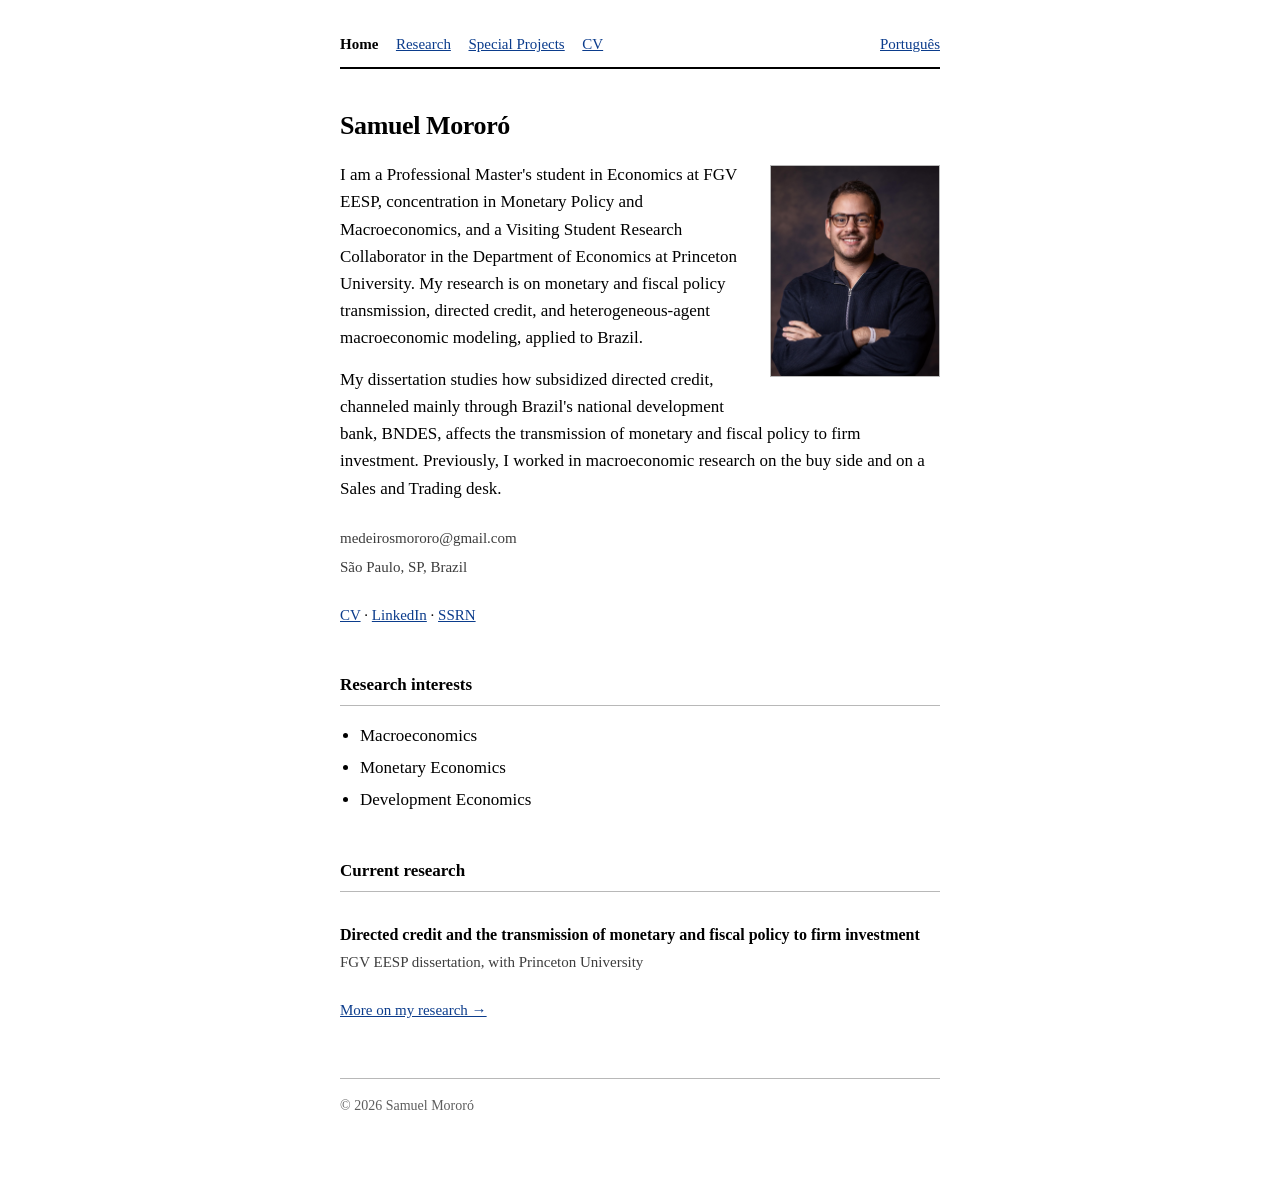
==== index.html @ 90bc8262 "Research interests vira lista de campos, nao frase repetida Estava quase identica a frase da bio. Ag" ====
<!doctype html>
<html lang="en" data-lang="en">
<head>
<meta charset="utf-8">
<meta name="viewport" content="width=device-width, initial-scale=1">
<title>Samuel Mororó</title>
<meta name="description" content="Samuel Mororó, economist. Working papers, publications and CV.">
<script>
(function(){var r=document.documentElement;try{
  var l=localStorage.getItem('lang'); if(l) r.setAttribute('data-lang',l);
}catch(e){}})();
</script>
<link rel="stylesheet" href="assets/css/style.css">
<script src="assets/js/site.js" defer></script>
</head>
<body>
<div class="wrap">

<nav class="nav">
  <a href="index.html" aria-current="page"><span class="en">Home</span><span class="pt">Início</span></a>
  <a href="research.html"><span class="en">Research</span><span class="pt">Pesquisa</span></a>
  <a href="projects.html"><span class="en">Special Projects</span><span class="pt">Projetos especiais</span></a>
  <a href="assets/cv.pdf" target="_blank" rel="noopener">CV</a>
  <button class="lang" type="button" data-lang-toggle>Português</button>
</nav>

<main>
  <h1>Samuel Mororó</h1>

  <img class="photo" src="assets/img/portrait.jpg" alt="Samuel Mororó" width="2707" height="3384">

  <p class="en">I am a Professional Master's student in Economics at FGV EESP, concentration in Monetary Policy and Macroeconomics, and a Visiting Student Research Collaborator in the Department of Economics at Princeton University. My research is on monetary and fiscal policy transmission, directed credit, and heterogeneous-agent macroeconomic modeling, applied to Brazil.</p>
  <p class="en">My dissertation studies how subsidized directed credit, channeled mainly through Brazil's national development bank, BNDES, affects the transmission of monetary and fiscal policy to firm investment. Previously, I worked in macroeconomic research on the buy side and on a Sales and Trading desk.</p>

  <p class="pt">Sou mestrando profissional em Economia na FGV EESP, com concentração em Política Monetária e Macroeconomia, e Visiting Student Research Collaborator no Departamento de Economia da Universidade de Princeton. Minha pesquisa é sobre transmissão de política monetária e fiscal, crédito direcionado e modelagem macroeconômica com agentes heterogêneos, aplicada ao Brasil.</p>
  <p class="pt">Minha dissertação estuda como o crédito direcionado subsidiado no Brasil, majoritariamente via BNDES, afeta a transmissão de política monetária e fiscal para o investimento das firmas. Já atuei em pesquisa macroeconômica no buy side e numa mesa de Sales and Trading.</p>

  <div class="contact">
    <p>medeirosmororo@gmail.com</p>
    <p>São Paulo, SP, Brazil</p>
  </div>

  <p class="inline-links">
    <a href="assets/cv.pdf" target="_blank" rel="noopener">CV</a> ·
    <a href="https://www.linkedin.com/in/samuelmororo/" target="_blank" rel="noopener">LinkedIn</a> ·
    <a href="#">SSRN</a>
  </p>

  <h2><span class="en">Research interests</span><span class="pt">Interesses de pesquisa</span></h2>
  <ul class="plainlist">
    <li class="en">Macroeconomics</li>
    <li class="en">Monetary Economics</li>
    <li class="en">Development Economics</li>
    <li class="pt">Macroeconomia</li>
    <li class="pt">Economia Monetária</li>
    <li class="pt">Economia do Desenvolvimento</li>
  </ul>

  <h2><span class="en">Current research</span><span class="pt">Pesquisa atual</span></h2>

  <div class="paper">
    <h3><span class="en">Directed credit and the transmission of monetary and fiscal policy to firm investment</span><span class="pt">Crédito direcionado e a transmissão de política monetária e fiscal para o investimento das firmas</span></h3>
    <p class="meta">
      <span class="en">FGV EESP dissertation, with Princeton University</span>
      <span class="pt">Dissertação de mestrado, FGV EESP, com Princeton University</span>
    </p>
  </div>

  <p class="inline-links">
    <a href="research.html"><span class="en">More on my research →</span><span class="pt">Mais sobre minha pesquisa →</span></a>
  </p>
</main>

<footer>
  <p>© 2026 Samuel Mororó</p>
</footer>

</div>
</body>
</html>
---- assets/css/style.css ----
/* samuelmororo.com
   Fonte do sistema, uma coluna, sem cor de acento. */

:root {
  --text:  #000;
  --muted: #3d3d3d;
  --faint: #5e5e5e;
  --rule:  #b8b8b8;
  --link:  #0b3c8c;

  /* Nenhuma fonte é carregada: as duas já existem em Windows, Mac e Linux. */
  --serif: Georgia, "Iowan Old Style", Charter, "Times New Roman", serif;
  --sans:  -apple-system, BlinkMacSystemFont, "Segoe UI", Roboto, Helvetica, Arial, sans-serif;
}

* { box-sizing: border-box; }
body, h1, h2, h3, p, ul, li, figure { margin: 0; padding: 0; }
ul { list-style: none; }
img { max-width: 100%; display: block; }

body {
  font-family: var(--serif);
  font-size: 17px;
  line-height: 1.6;
  color: var(--text);
  background: #fff;
  -webkit-font-smoothing: antialiased;
}

/* Coluna mais estreita que a anterior: serifada a 17px pede menos largura
   para a linha não passar de ~75 caracteres. */
.wrap {
  max-width: 40rem;
  margin: 0 auto;
  padding: 2rem 1.25rem 4rem;
}

a { color: var(--link); }
a:hover { text-decoration: none; }

/* Os dois idiomas moram no HTML; esconde-se o que nao esta ativo. */
html[data-lang="pt"] .en,
html[data-lang="en"] .pt { display: none !important; }

/* --- navegacao --- */
.nav {
  display: flex;
  flex-wrap: wrap;
  gap: 1.1rem;
  padding-bottom: .7rem;
  margin-bottom: 2.25rem;
  border-bottom: 2px solid var(--text);
  font-size: .9375rem;
}
.nav a[aria-current="page"] { color: var(--text); text-decoration: none; font-weight: 600; }
.nav .lang {
  margin-left: auto;
  font: inherit;
  color: var(--link);
  background: none;
  border: 0;
  padding: 0;
  cursor: pointer;
  text-decoration: underline;
}

/* --- titulos --- */
h1 {
  font-size: 1.625rem;
  font-weight: 700;
  letter-spacing: -.015em;
  margin-bottom: .9rem;
}
/* O fio sob o h2 é o que separa as seções: sem ele a página vira um bloco só. */
h2 {
  font-size: 1.0625rem;
  font-weight: 700;
  margin-top: 2.75rem;
  margin-bottom: 1rem;
  padding-bottom: .4rem;
  border-bottom: 1px solid var(--rule);
}
h3 {
  font-size: 1rem;
  font-weight: 700;
  margin-bottom: .15rem;
}

p + p { margin-top: .9rem; }

/* --- foto --- */
/* height:auto é obrigatório: sem ele o atributo height="500" do <img> vence
   o CSS e a foto estica. */
.photo {
  width: 170px;
  height: auto;
  float: right;
  margin: .25rem 0 1rem 1.75rem;
  border: 1px solid var(--rule);
}
@media (max-width: 480px) {
  .photo { float: none; width: 140px; margin: 0 0 1.25rem 0; }
}

/* --- bloco de contato --- */
.contact {
  margin-top: 1.5rem;
  font-size: .9375rem;
  color: var(--muted);
}
.contact p + p { margin-top: .35rem; }

.inline-links { margin-top: 1.5rem; font-size: .9375rem; }

/* Lista simples com marcador, para quando 3-4 itens curtos ficam
   melhor em linhas do que numa frase corrida (ex. Research interests). */
.plainlist { list-style: disc; padding-left: 1.25rem; }
.plainlist li + li { margin-top: .3rem; }

/* --- papers --- */
.paper { margin-top: 1.9rem; }
.paper:first-of-type { margin-top: 0; }
.paper .meta { font-size: .9375rem; color: var(--muted); }
.paper .abstract { font-size: .9375rem; color: var(--muted); margin-top: .5rem; }
.paper .files { font-size: .9375rem; margin-top: .5rem; }

/* --- listas com data --- */
.entries li { margin-top: 1.25rem; }
.entries li:first-child { margin-top: 0; }
.entries .when { font-size: .9375rem; color: var(--faint); }
.entries .what { font-weight: 600; }
.entries .where { font-size: .9375rem; color: var(--muted); }
.entries .note { font-size: .9375rem; color: var(--faint); }

/* --- rodape --- */
footer {
  margin-top: 3.5rem;
  padding-top: 1rem;
  border-top: 1px solid var(--rule);
  font-size: .875rem;
  color: var(--faint);
}

:focus-visible { outline: 2px solid var(--link); outline-offset: 2px; }

/* --- indice de projetos especiais --- */
.postlist li { margin-top: 1.7rem; }
.postlist li:first-child { margin-top: 0; }
.postlist .when { font-size: .875rem; color: var(--faint); }
.postlist .title { font-weight: 700; font-size: 1.0625rem; }
.postlist .blurb { font-size: .9375rem; color: var(--muted); }

/* --- corpo de um texto --- */
.post .byline {
  font-size: .9375rem;
  color: var(--faint);
  margin-bottom: 1.75rem;
}
.post h2 { font-size: 1.0625rem; }
.post ul, .post ol { list-style: revert; padding-left: 1.35rem; margin-top: .9rem; }
.post li { margin-top: .3rem; }
.post blockquote {
  margin: 1.2rem 0;
  padding-left: 1rem;
  border-left: 3px solid var(--rule);
  color: var(--muted);
}
.post figure { margin: 1.75rem 0; }
.post figcaption { font-size: .875rem; color: var(--faint); margin-top: .5rem; }

/* Tabela larga rola dentro do proprio quadro, sem empurrar a pagina.
   Tabela em sans: os algarismos da Georgia sao antigos (o 3 e o 4 descem
   abaixo da linha), o que atrapalha a leitura de coluna de numero. */
.tablewrap { overflow-x: auto; margin: 1.5rem 0; }
.post table { border-collapse: collapse; font-family: var(--sans); font-size: .875rem; min-width: 100%; }
.post th, .post td {
  text-align: left;
  padding: .4rem .9rem .4rem 0;
  border-bottom: 1px solid var(--rule);
  font-variant-numeric: tabular-nums;
}
.post th { font-weight: 700; border-bottom-color: var(--text); }

.back { margin-top: 3rem; font-size: .9375rem; }
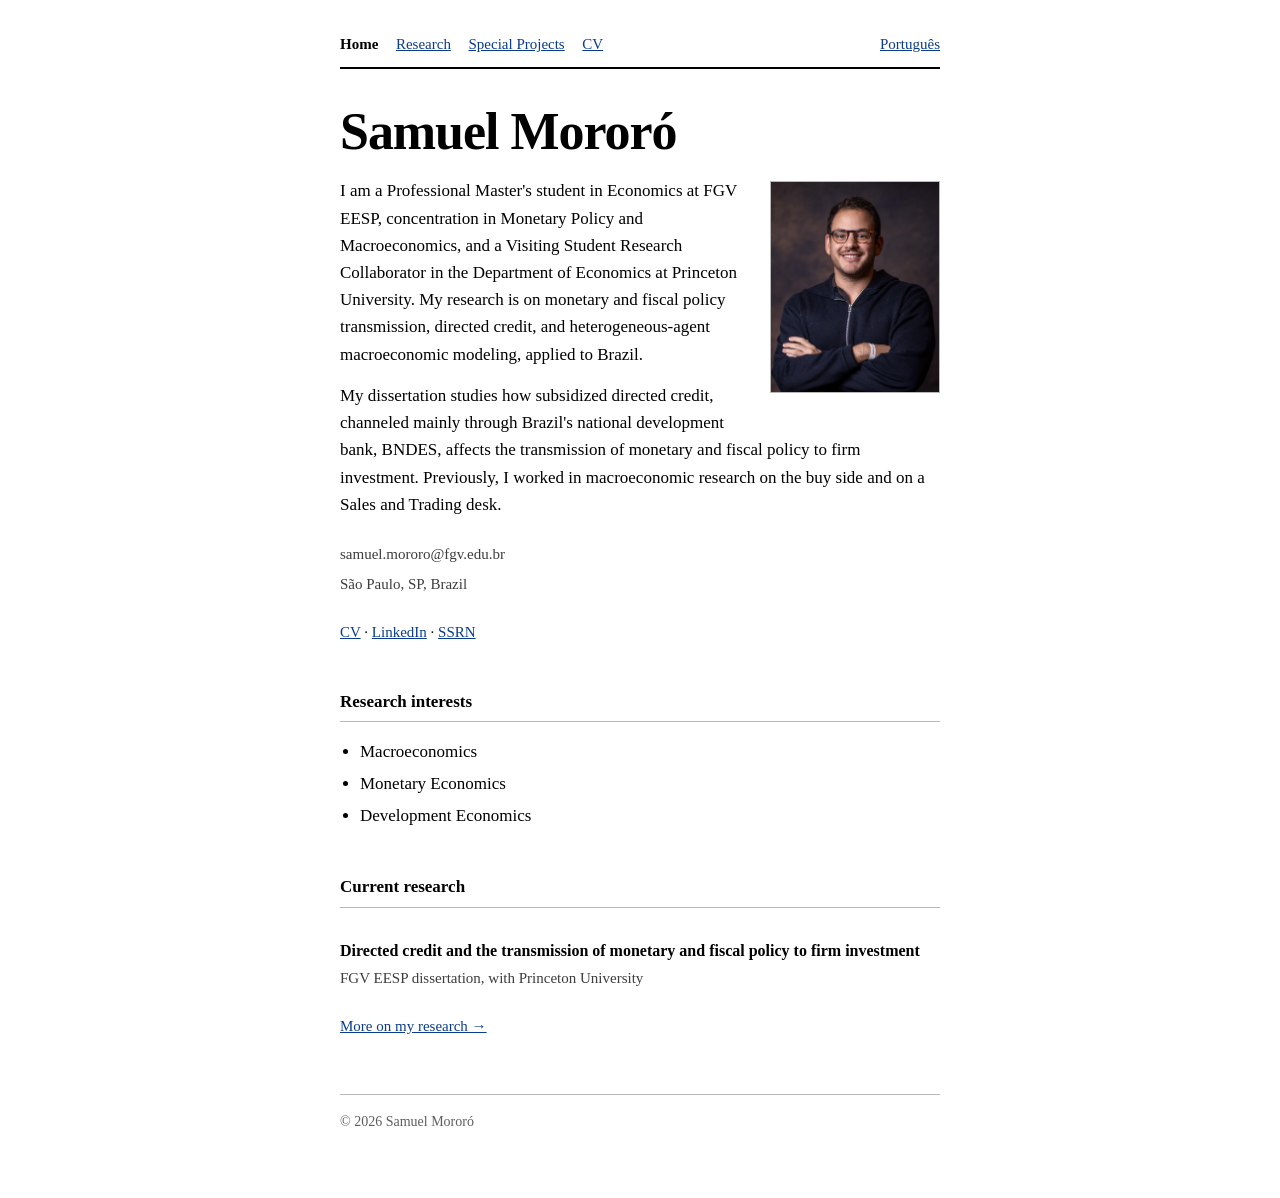
==== commit 1251251f: "Garamond, versao no CSS contra cache, e-mail da FGV Fonte: Garamond primeiro (quando o visitante tiv" ====
--- a/index.html
+++ b/index.html
@@ -10,7 +10,7 @@
   var l=localStorage.getItem('lang'); if(l) r.setAttribute('data-lang',l);
 }catch(e){}})();
 </script>
-<link rel="stylesheet" href="assets/css/style.css">
+<link rel="stylesheet" href="assets/css/style.css?v=2">
 <script src="assets/js/site.js" defer></script>
 </head>
 <body>
@@ -36,7 +36,7 @@
   <p class="pt">Minha dissertação estuda como o crédito direcionado subsidiado no Brasil, majoritariamente via BNDES, afeta a transmissão de política monetária e fiscal para o investimento das firmas. Já atuei em pesquisa macroeconômica no buy side e numa mesa de Sales and Trading.</p>
 
   <div class="contact">
-    <p>medeirosmororo@gmail.com</p>
+    <p>samuel.mororo@fgv.edu.br</p>
     <p>São Paulo, SP, Brazil</p>
   </div>
 
--- a/assets/css/style.css
+++ b/assets/css/style.css
@@ -8,8 +8,12 @@
   --rule:  #b8b8b8;
   --link:  #0b3c8c;
 
-  /* Nenhuma fonte é carregada: as duas já existem em Windows, Mac e Linux. */
-  --serif: Georgia, "Iowan Old Style", Charter, "Times New Roman", serif;
+  /* Nenhuma fonte é carregada — nada baixado da web. Garamond aparece para
+     quem já tem ela instalada (comum em Mac com Office/Adobe, e em Windows
+     com Office); quem não tem, cai no Georgia, que é serifada em todo
+     sistema. O visual muda um pouco de visitante pra visitante — é o
+     preço de não carregar fonte nenhuma. */
+  --serif: Garamond, "Garamond Premier Pro", Georgia, "Iowan Old Style", Charter, "Times New Roman", serif;
   --sans:  -apple-system, BlinkMacSystemFont, "Segoe UI", Roboto, Helvetica, Arial, sans-serif;
 }
 
@@ -65,11 +69,14 @@
 }
 
 /* --- titulos --- */
+/* Nome grande o bastante pra ancorar a pagina — sem isso, tudo no
+   mesmo tamanho de texto corrido deixa a home sem nenhum ponto forte. */
 h1 {
-  font-size: 1.625rem;
+  font-size: clamp(2.25rem, 6vw, 3.25rem);
   font-weight: 700;
-  letter-spacing: -.015em;
-  margin-bottom: .9rem;
+  letter-spacing: -.02em;
+  line-height: 1.05;
+  margin-bottom: 1.1rem;
 }
 /* O fio sob o h2 é o que separa as seções: sem ele a página vira um bloco só. */
 h2 {
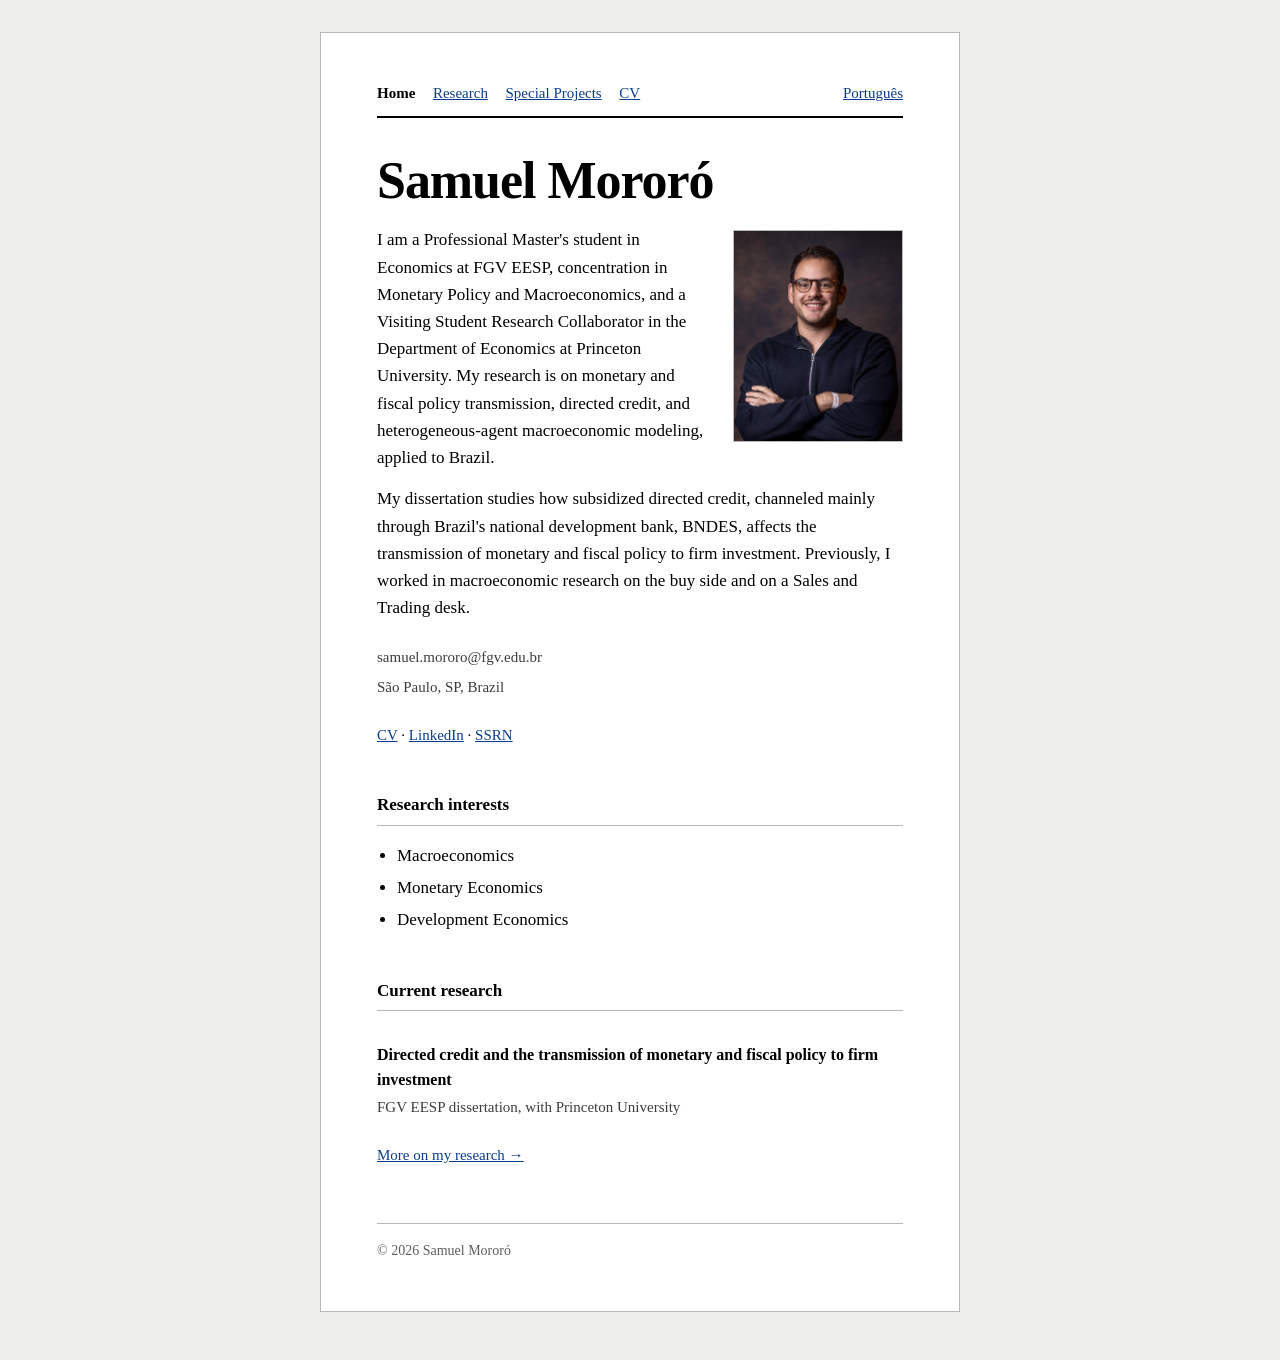
==== commit 7e48d7ce: "Cartao branco sobre fundo cinza claro, no lugar de pagina flutuando Nem centralizado puro nem colado" ====
--- a/index.html
+++ b/index.html
@@ -10,7 +10,7 @@
   var l=localStorage.getItem('lang'); if(l) r.setAttribute('data-lang',l);
 }catch(e){}})();
 </script>
-<link rel="stylesheet" href="assets/css/style.css?v=2">
+<link rel="stylesheet" href="assets/css/style.css?v=3">
 <script src="assets/js/site.js" defer></script>
 </head>
 <body>
--- a/assets/css/style.css
+++ b/assets/css/style.css
@@ -2,18 +2,19 @@
    Fonte do sistema, uma coluna, sem cor de acento. */
 
 :root {
+  --page:  #eeeeec;
+  --paper: #fff;
   --text:  #000;
   --muted: #3d3d3d;
   --faint: #5e5e5e;
   --rule:  #b8b8b8;
   --link:  #0b3c8c;
 
-  /* Nenhuma fonte é carregada — nada baixado da web. Garamond aparece para
-     quem já tem ela instalada (comum em Mac com Office/Adobe, e em Windows
-     com Office); quem não tem, cai no Georgia, que é serifada em todo
-     sistema. O visual muda um pouco de visitante pra visitante — é o
-     preço de não carregar fonte nenhuma. */
-  --serif: Garamond, "Garamond Premier Pro", Georgia, "Iowan Old Style", Charter, "Times New Roman", serif;
+  /* Nenhuma fonte é carregada — nada baixado da web. Georgia é serifada
+     em todo sistema (Windows, Mac, Linux), então todo visitante ve a
+     mesma coisa. Escolhida depois de comparar ao vivo com Garamond,
+     Cambria, Constantia, Palatino e Times New Roman. */
+  --serif: Georgia, "Iowan Old Style", Charter, "Times New Roman", serif;
   --sans:  -apple-system, BlinkMacSystemFont, "Segoe UI", Roboto, Helvetica, Arial, sans-serif;
 }
 
@@ -27,16 +28,22 @@
   font-size: 17px;
   line-height: 1.6;
   color: var(--text);
-  background: #fff;
+  background: var(--page);
   -webkit-font-smoothing: antialiased;
 }
 
-/* Coluna mais estreita que a anterior: serifada a 17px pede menos largura
-   para a linha não passar de ~75 caracteres. */
+/* O fundo da pagina é cinza bem claro; o conteudo fica num cartao branco
+   com borda, centralizado. É isso que da contraste e presenca -- nao a
+   posicao da coluna (ja tentamos colada a esquerda e ficou pior). */
 .wrap {
   max-width: 40rem;
-  margin: 0 auto;
-  padding: 2rem 1.25rem 4rem;
+  margin: 2rem auto 3rem;
+  padding: 3rem clamp(1.5rem, 5vw, 3.5rem) 3rem;
+  background: var(--paper);
+  border: 1px solid var(--rule);
+}
+@media (max-width: 600px) {
+  .wrap { margin: 0; border-width: 0 0 1px; padding: 1.75rem 1.25rem 3rem; }
 }
 
 a { color: var(--link); }
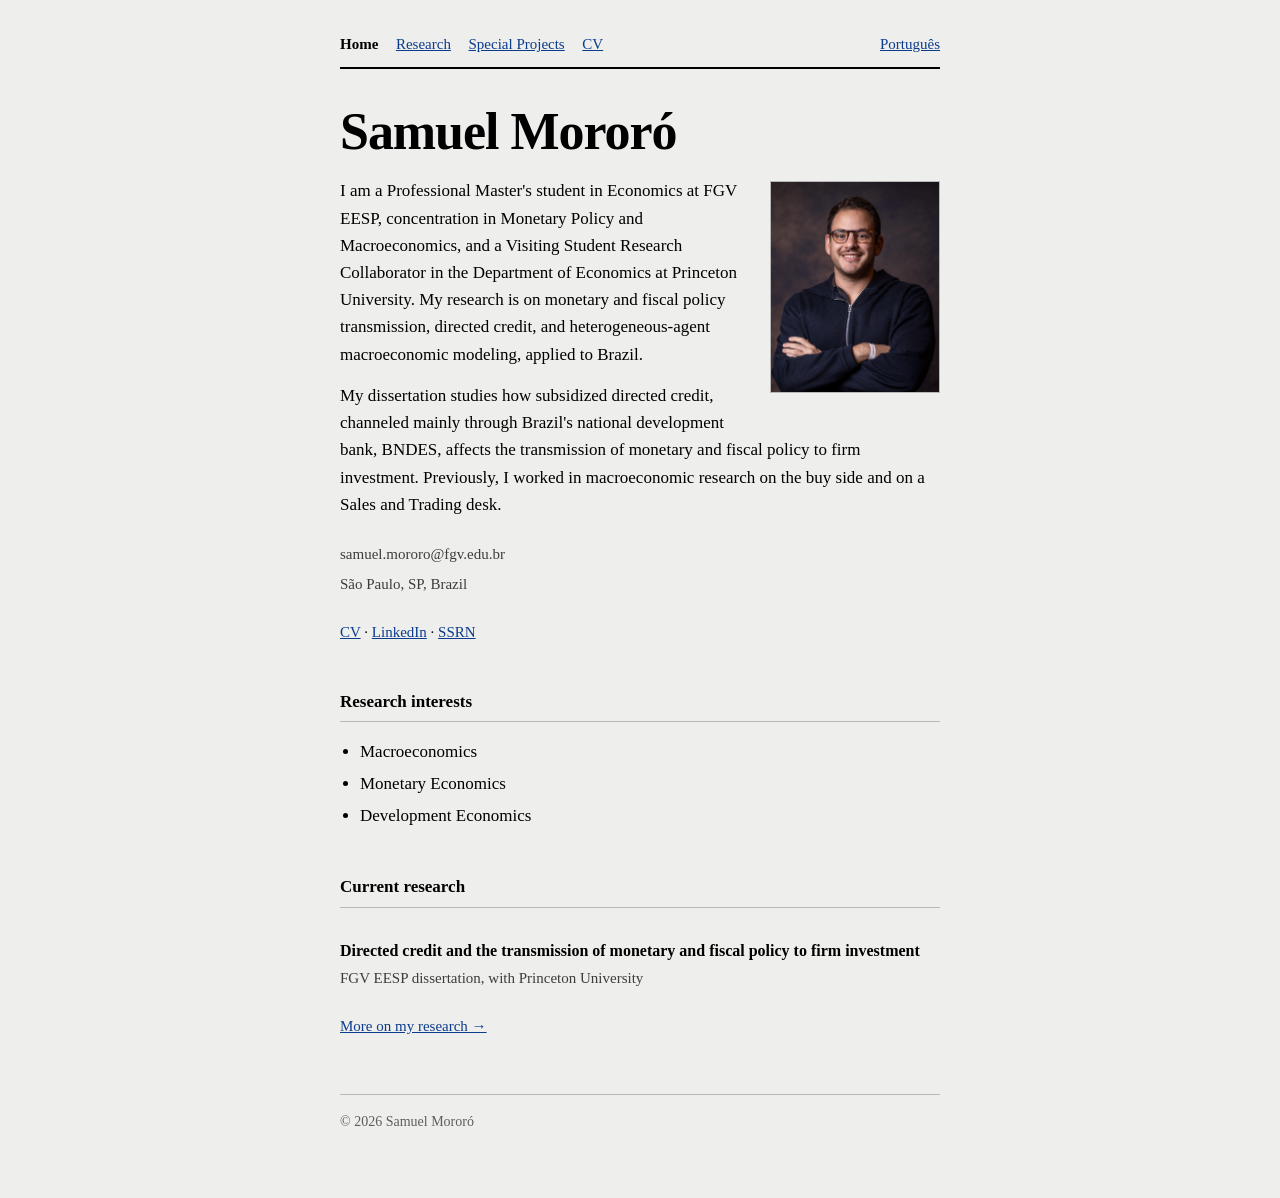
==== commit 8e44cd55: "Reverte cartao (rejeitado); monta comparativo de 4 layouts O cartao branco sobre fundo cinza ficou p" ====
--- a/index.html
+++ b/index.html
@@ -10,7 +10,7 @@
   var l=localStorage.getItem('lang'); if(l) r.setAttribute('data-lang',l);
 }catch(e){}})();
 </script>
-<link rel="stylesheet" href="assets/css/style.css?v=3">
+<link rel="stylesheet" href="assets/css/style.css?v=4">
 <script src="assets/js/site.js" defer></script>
 </head>
 <body>
--- a/assets/css/style.css
+++ b/assets/css/style.css
@@ -32,18 +32,13 @@
   -webkit-font-smoothing: antialiased;
 }
 
-/* O fundo da pagina é cinza bem claro; o conteudo fica num cartao branco
-   com borda, centralizado. É isso que da contraste e presenca -- nao a
-   posicao da coluna (ja tentamos colada a esquerda e ficou pior). */
+/* Neutro por enquanto -- o cartao com borda ficou pior, nao melhor.
+   Aguardando o Samuel escolher entre as opcoes de assets/layout-test.html
+   antes de comprometer com uma direcao nova. */
 .wrap {
   max-width: 40rem;
-  margin: 2rem auto 3rem;
-  padding: 3rem clamp(1.5rem, 5vw, 3.5rem) 3rem;
-  background: var(--paper);
-  border: 1px solid var(--rule);
-}
-@media (max-width: 600px) {
-  .wrap { margin: 0; border-width: 0 0 1px; padding: 1.75rem 1.25rem 3rem; }
+  margin: 0 auto;
+  padding: 2rem 1.25rem 4rem;
 }
 
 a { color: var(--link); }
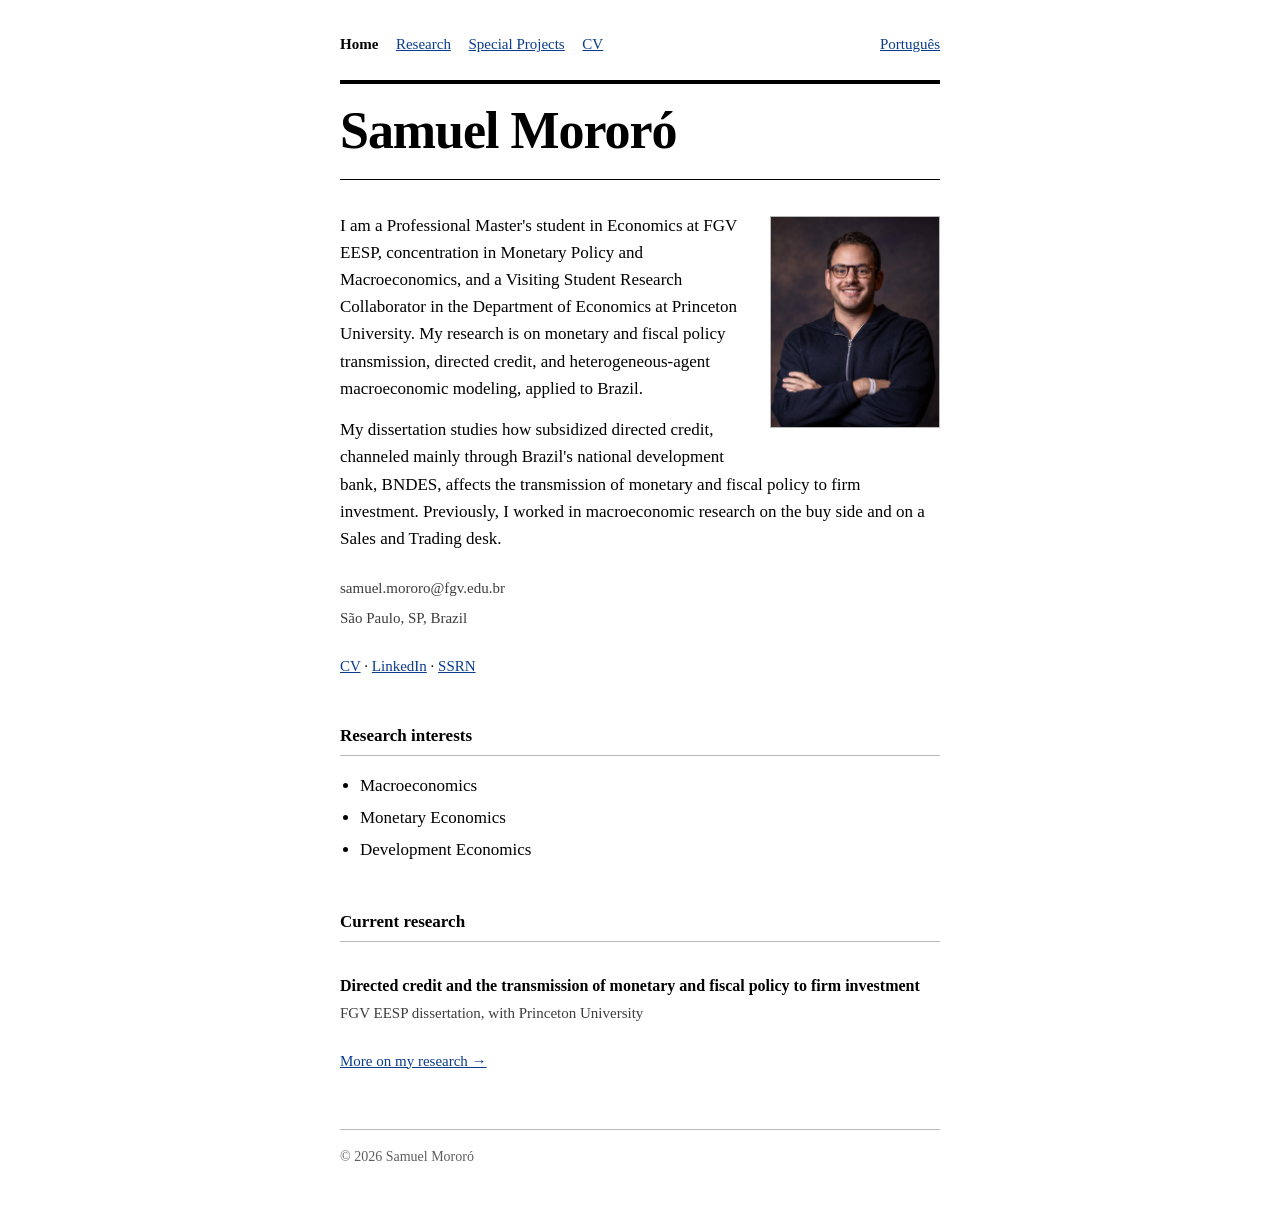
==== commit b7dc6a31: "Opcao 4 escolhida: fio duplo emoldurando o titulo Fundo volta a branco puro (sobrou #eeeeec do teste" ====
--- a/index.html
+++ b/index.html
@@ -10,7 +10,7 @@
   var l=localStorage.getItem('lang'); if(l) r.setAttribute('data-lang',l);
 }catch(e){}})();
 </script>
-<link rel="stylesheet" href="assets/css/style.css?v=4">
+<link rel="stylesheet" href="assets/css/style.css?v=6">
 <script src="assets/js/site.js" defer></script>
 </head>
 <body>
--- a/assets/css/style.css
+++ b/assets/css/style.css
@@ -2,8 +2,6 @@
    Fonte do sistema, uma coluna, sem cor de acento. */
 
 :root {
-  --page:  #eeeeec;
-  --paper: #fff;
   --text:  #000;
   --muted: #3d3d3d;
   --faint: #5e5e5e;
@@ -28,13 +26,10 @@
   font-size: 17px;
   line-height: 1.6;
   color: var(--text);
-  background: var(--page);
+  background: #fff;
   -webkit-font-smoothing: antialiased;
 }
 
-/* Neutro por enquanto -- o cartao com borda ficou pior, nao melhor.
-   Aguardando o Samuel escolher entre as opcoes de assets/layout-test.html
-   antes de comprometer com uma direcao nova. */
 .wrap {
   max-width: 40rem;
   margin: 0 auto;
@@ -53,9 +48,7 @@
   display: flex;
   flex-wrap: wrap;
   gap: 1.1rem;
-  padding-bottom: .7rem;
-  margin-bottom: 2.25rem;
-  border-bottom: 2px solid var(--text);
+  margin-bottom: 1.5rem;
   font-size: .9375rem;
 }
 .nav a[aria-current="page"] { color: var(--text); text-decoration: none; font-weight: 600; }
@@ -71,14 +64,17 @@
 }
 
 /* --- titulos --- */
-/* Nome grande o bastante pra ancorar a pagina — sem isso, tudo no
-   mesmo tamanho de texto corrido deixa a home sem nenhum ponto forte. */
+/* Fio duplo emoldurando o nome/titulo -- grosso em cima, fino embaixo.
+   É a ancora visual da pagina (opcao escolhida entre 4 testadas). */
 h1 {
   font-size: clamp(2.25rem, 6vw, 3.25rem);
   font-weight: 700;
   letter-spacing: -.02em;
   line-height: 1.05;
-  margin-bottom: 1.1rem;
+  border-top: 4px solid var(--text);
+  border-bottom: 1px solid var(--text);
+  padding-block: 1.25rem;
+  margin-bottom: 2rem;
 }
 /* O fio sob o h2 é o que separa as seções: sem ele a página vira um bloco só. */
 h2 {
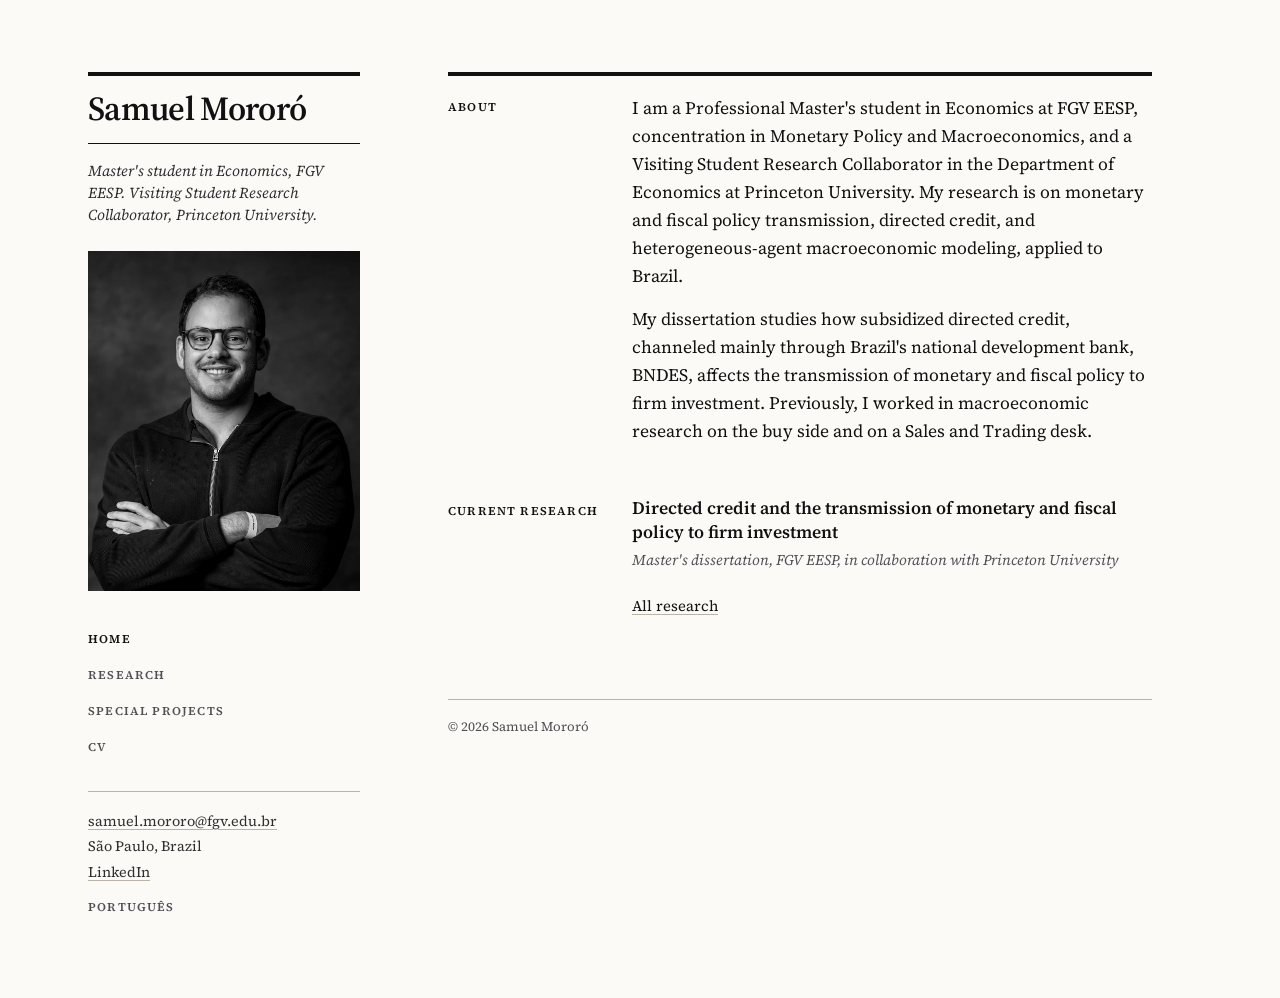
==== commit e94f13e8: "Novo design: duas colunas com identidade fixa a esquerda Coluna da esquerda fixa ao rolar (nome entr" ====
--- a/index.html
+++ b/index.html
@@ -4,76 +4,73 @@
 <meta charset="utf-8">
 <meta name="viewport" content="width=device-width, initial-scale=1">
 <title>Samuel Mororó</title>
-<meta name="description" content="Samuel Mororó, economist. Working papers, publications and CV.">
+<meta name="description" content="Samuel Mororó, economist. Research on monetary and fiscal policy transmission, directed credit and heterogeneous-agent macroeconomics.">
 <script>
 (function(){var r=document.documentElement;try{
   var l=localStorage.getItem('lang'); if(l) r.setAttribute('data-lang',l);
 }catch(e){}})();
 </script>
-<link rel="stylesheet" href="assets/css/style.css?v=6">
+<link rel="preconnect" href="https://fonts.googleapis.com">
+<link rel="preconnect" href="https://fonts.gstatic.com" crossorigin>
+<link rel="stylesheet" href="https://fonts.googleapis.com/css2?family=Source+Serif+4:ital,opsz,wght@0,8..60,400;0,8..60,600;1,8..60,400&display=swap">
+<link rel="stylesheet" href="assets/css/style.css?v=11">
 <script src="assets/js/site.js" defer></script>
 </head>
 <body>
-<div class="wrap">
+<div class="page">
 
-<nav class="nav">
-  <a href="index.html" aria-current="page"><span class="en">Home</span><span class="pt">Início</span></a>
-  <a href="research.html"><span class="en">Research</span><span class="pt">Pesquisa</span></a>
-  <a href="projects.html"><span class="en">Special Projects</span><span class="pt">Projetos especiais</span></a>
-  <a href="assets/cv.pdf" target="_blank" rel="noopener">CV</a>
-  <button class="lang" type="button" data-lang-toggle>Português</button>
-</nav>
+<aside class="aside">
+  <p class="name"><a href="index.html">Samuel Mororó</a></p>
+  <p class="role">
+    <span class="en">Master's student in Economics, FGV EESP. Visiting Student Research Collaborator, Princeton University.</span>
+    <span class="pt">Mestrando em Economia, FGV EESP. Visiting Student Research Collaborator, Princeton University.</span>
+  </p>
+  <img class="portrait" src="assets/img/portrait-web.jpg" alt="Samuel Mororó" width="520" height="650">
 
-<main>
-  <h1>Samuel Mororó</h1>
+  <nav>
+    <ul class="nav">
+      <li><a href="index.html" aria-current="page"><span class="en">Home</span><span class="pt">Início</span></a></li>
+      <li><a href="research.html"><span class="en">Research</span><span class="pt">Pesquisa</span></a></li>
+      <li><a href="projects.html"><span class="en">Special Projects</span><span class="pt">Projetos especiais</span></a></li>
+      <li><a href="assets/cv.pdf" target="_blank" rel="noopener">CV</a></li>
+    </ul>
+  </nav>
 
-  <img class="photo" src="assets/img/portrait.jpg" alt="Samuel Mororó" width="2707" height="3384">
+  <div class="aside-foot">
+    <p><a href="mailto:samuel.mororo@fgv.edu.br">samuel.mororo@fgv.edu.br</a></p>
+    <p>São Paulo, Brazil</p>
+    <p><a href="https://www.linkedin.com/in/samuelmororo/" target="_blank" rel="noopener">LinkedIn</a></p>
+    <button class="lang" type="button" data-lang-toggle>Português</button>
+  </div>
+</aside>
 
-  <p class="en">I am a Professional Master's student in Economics at FGV EESP, concentration in Monetary Policy and Macroeconomics, and a Visiting Student Research Collaborator in the Department of Economics at Princeton University. My research is on monetary and fiscal policy transmission, directed credit, and heterogeneous-agent macroeconomic modeling, applied to Brazil.</p>
-  <p class="en">My dissertation studies how subsidized directed credit, channeled mainly through Brazil's national development bank, BNDES, affects the transmission of monetary and fiscal policy to firm investment. Previously, I worked in macroeconomic research on the buy side and on a Sales and Trading desk.</p>
+<main class="content">
 
-  <p class="pt">Sou mestrando profissional em Economia na FGV EESP, com concentração em Política Monetária e Macroeconomia, e Visiting Student Research Collaborator no Departamento de Economia da Universidade de Princeton. Minha pesquisa é sobre transmissão de política monetária e fiscal, crédito direcionado e modelagem macroeconômica com agentes heterogêneos, aplicada ao Brasil.</p>
-  <p class="pt">Minha dissertação estuda como o crédito direcionado subsidiado no Brasil, majoritariamente via BNDES, afeta a transmissão de política monetária e fiscal para o investimento das firmas. Já atuei em pesquisa macroeconômica no buy side e numa mesa de Sales and Trading.</p>
+  <section class="section">
+    <h2 class="label"><span class="en">About</span><span class="pt">Sobre</span></h2>
+    <div>
+      <p class="en">I am a Professional Master's student in Economics at FGV EESP, concentration in Monetary Policy and Macroeconomics, and a Visiting Student Research Collaborator in the Department of Economics at Princeton University. My research is on monetary and fiscal policy transmission, directed credit, and heterogeneous-agent macroeconomic modeling, applied to Brazil.</p>
+      <p class="en">My dissertation studies how subsidized directed credit, channeled mainly through Brazil's national development bank, BNDES, affects the transmission of monetary and fiscal policy to firm investment. Previously, I worked in macroeconomic research on the buy side and on a Sales and Trading desk.</p>
+      <p class="pt">Sou mestrando profissional em Economia na FGV EESP, com concentração em Política Monetária e Macroeconomia, e Visiting Student Research Collaborator no Departamento de Economia da Universidade de Princeton. Minha pesquisa é sobre transmissão de política monetária e fiscal, crédito direcionado e modelagem macroeconômica com agentes heterogêneos, aplicada ao Brasil.</p>
+      <p class="pt">Minha dissertação estuda como o crédito direcionado subsidiado no Brasil, majoritariamente via BNDES, afeta a transmissão de política monetária e fiscal para o investimento das firmas. Já atuei em pesquisa macroeconômica no buy side e numa mesa de Sales and Trading.</p>
+    </div>
+  </section>
 
-  <div class="contact">
-    <p>samuel.mororo@fgv.edu.br</p>
-    <p>São Paulo, SP, Brazil</p>
-  </div>
 
-  <p class="inline-links">
-    <a href="assets/cv.pdf" target="_blank" rel="noopener">CV</a> ·
-    <a href="https://www.linkedin.com/in/samuelmororo/" target="_blank" rel="noopener">LinkedIn</a> ·
-    <a href="#">SSRN</a>
-  </p>
+  <section class="section">
+    <h2 class="label"><span class="en">Current research</span><span class="pt">Pesquisa atual</span></h2>
+    <div>
+      <div class="paper">
+        <h3><span class="en">Directed credit and the transmission of monetary and fiscal policy to firm investment</span><span class="pt">Crédito direcionado e a transmissão de política monetária e fiscal para o investimento das firmas</span></h3>
+        <p class="meta"><span class="en">Master's dissertation, FGV EESP, in collaboration with Princeton University</span><span class="pt">Dissertação de mestrado, FGV EESP, em colaboração com Princeton University</span></p>
+      </div>
+      <p class="more"><a href="research.html"><span class="en">All research</span><span class="pt">Toda a pesquisa</span></a></p>
+    </div>
+  </section>
 
-  <h2><span class="en">Research interests</span><span class="pt">Interesses de pesquisa</span></h2>
-  <ul class="plainlist">
-    <li class="en">Macroeconomics</li>
-    <li class="en">Monetary Economics</li>
-    <li class="en">Development Economics</li>
-    <li class="pt">Macroeconomia</li>
-    <li class="pt">Economia Monetária</li>
-    <li class="pt">Economia do Desenvolvimento</li>
-  </ul>
 
-  <h2><span class="en">Current research</span><span class="pt">Pesquisa atual</span></h2>
-
-  <div class="paper">
-    <h3><span class="en">Directed credit and the transmission of monetary and fiscal policy to firm investment</span><span class="pt">Crédito direcionado e a transmissão de política monetária e fiscal para o investimento das firmas</span></h3>
-    <p class="meta">
-      <span class="en">FGV EESP dissertation, with Princeton University</span>
-      <span class="pt">Dissertação de mestrado, FGV EESP, com Princeton University</span>
-    </p>
-  </div>
-
-  <p class="inline-links">
-    <a href="research.html"><span class="en">More on my research →</span><span class="pt">Mais sobre minha pesquisa →</span></a>
-  </p>
+  <p class="foot">© 2026 Samuel Mororó</p>
 </main>
-
-<footer>
-  <p>© 2026 Samuel Mororó</p>
-</footer>
 
 </div>
 </body>
--- a/assets/css/style.css
+++ b/assets/css/style.css
@@ -1,189 +1,262 @@
 /* samuelmororo.com
-   Fonte do sistema, uma coluna, sem cor de acento. */
+   Two columns: a fixed identity column on the left, the work on the right.
+   One serif family, near-white paper, ink text, one quiet accent. */
 
 :root {
-  --text:  #000;
-  --muted: #3d3d3d;
-  --faint: #5e5e5e;
-  --rule:  #b8b8b8;
-  --link:  #0b3c8c;
-
-  /* Nenhuma fonte é carregada — nada baixado da web. Georgia é serifada
-     em todo sistema (Windows, Mac, Linux), então todo visitante ve a
-     mesma coisa. Escolhida depois de comparar ao vivo com Garamond,
-     Cambria, Constantia, Palatino e Times New Roman. */
-  --serif: Georgia, "Iowan Old Style", Charter, "Times New Roman", serif;
-  --sans:  -apple-system, BlinkMacSystemFont, "Segoe UI", Roboto, Helvetica, Arial, sans-serif;
+  --paper:  #fbfaf7;
+  --ink:    #111111;
+  --muted:  #2e2e31;
+  --faint:  #505055;
+  --rule:   #b9b2a5;
+  --accent: #7c2a21;
+
+  --serif: "Source Serif 4", Georgia, "Iowan Old Style", Charter, serif;
+  --sans:  -apple-system, BlinkMacSystemFont, "Segoe UI", Helvetica, Arial, sans-serif;
+
+  --aside: 17rem;
+  --label: 9.5rem;
 }
 
 * { box-sizing: border-box; }
-body, h1, h2, h3, p, ul, li, figure { margin: 0; padding: 0; }
+body, h1, h2, h3, p, ul, ol, li, figure, blockquote { margin: 0; padding: 0; }
 ul { list-style: none; }
 img { max-width: 100%; display: block; }
 
+html { background: var(--paper); }
 body {
   font-family: var(--serif);
-  font-size: 17px;
+  font-size: 17.5px;
   line-height: 1.6;
-  color: var(--text);
-  background: #fff;
+  color: var(--ink);
+  background: var(--paper);
+  font-optical-sizing: auto;
   -webkit-font-smoothing: antialiased;
-}
-
-.wrap {
-  max-width: 40rem;
-  margin: 0 auto;
-  padding: 2rem 1.25rem 4rem;
-}
-
-a { color: var(--link); }
-a:hover { text-decoration: none; }
-
-/* Os dois idiomas moram no HTML; esconde-se o que nao esta ativo. */
+  text-rendering: optimizeLegibility;
+}
+
+a {
+  color: inherit;
+  text-decoration: underline;
+  text-decoration-thickness: 1px;
+  text-underline-offset: .18em;
+  text-decoration-color: var(--rule);
+  transition: color .15s, text-decoration-color .15s;
+}
+a:hover { color: var(--accent); text-decoration-color: var(--accent); }
+:focus-visible { outline: 2px solid var(--accent); outline-offset: 3px; }
+
+/* Both languages live in the HTML; hide the inactive one. */
 html[data-lang="pt"] .en,
 html[data-lang="en"] .pt { display: none !important; }
 
-/* --- navegacao --- */
-.nav {
-  display: flex;
-  flex-wrap: wrap;
-  gap: 1.1rem;
-  margin-bottom: 1.5rem;
-  font-size: .9375rem;
-}
-.nav a[aria-current="page"] { color: var(--text); text-decoration: none; font-weight: 600; }
-.nav .lang {
-  margin-left: auto;
-  font: inherit;
-  color: var(--link);
+/* Small uppercase labels: nav, section labels, language button. */
+.label, .nav a, .lang {
+  font-size: .74rem;
+  font-weight: 600;
+  letter-spacing: .1em;
+  text-transform: uppercase;
+}
+
+/* ---------- page grid ---------- */
+.page {
+  max-width: 74rem;
+  margin: 0 auto;
+  padding: 4.5rem 2.5rem 5rem;
+  display: grid;
+  grid-template-columns: var(--aside) minmax(0, 1fr);
+  column-gap: 5.5rem;
+}
+
+/* ---------- identity column ---------- */
+.aside {
+  position: sticky;
+  top: 4.5rem;
+  align-self: start;
+}
+
+/* The name on one line, framed by the double rule: thick above, thin below. */
+.name {
+  font-size: 2.1rem;
+  font-weight: 600;
+  line-height: 1.1;
+  letter-spacing: -.02em;
+  white-space: nowrap;
+  padding-block: .9rem .95rem;
+  border-top: 4px solid var(--ink);
+  border-bottom: 1px solid var(--ink);
+}
+.name a { text-decoration: none; }
+.name a:hover { color: inherit; }
+
+.role {
+  margin-top: 1rem;
+  font-size: .95rem;
+  line-height: 1.45;
+  color: var(--muted);
+  font-style: italic;
+}
+
+.portrait {
+  margin-top: 1.6rem;
+  width: 100%;
+  height: auto;
+  aspect-ratio: 4 / 5;
+  object-fit: cover;
+  object-position: 50% 25%;
+  filter: grayscale(1) contrast(1.06);
+}
+
+.nav { margin-top: 2rem; }
+.nav li + li { margin-top: .5rem; }
+.nav a {
+  text-decoration: none;
+  color: var(--faint);
+  display: inline-flex;
+  align-items: center;
+}
+.nav a:hover { color: var(--ink); }
+.nav a[aria-current="page"] { color: var(--ink); }
+
+.aside-foot {
+  margin-top: 2rem;
+  padding-top: 1.1rem;
+  border-top: 1px solid var(--rule);
+  font-size: .9rem;
+  line-height: 1.55;
+  color: var(--muted);
+}
+.aside-foot p + p { margin-top: .2rem; }
+
+.lang {
+  margin-top: 1rem;
+  font-family: var(--serif);
+  color: var(--faint);
   background: none;
   border: 0;
   padding: 0;
   cursor: pointer;
-  text-decoration: underline;
-}
-
-/* --- titulos --- */
-/* Fio duplo emoldurando o nome/titulo -- grosso em cima, fino embaixo.
-   É a ancora visual da pagina (opcao escolhida entre 4 testadas). */
-h1 {
-  font-size: clamp(2.25rem, 6vw, 3.25rem);
-  font-weight: 700;
+}
+.lang:hover { color: var(--accent); }
+
+/* ---------- content column ---------- */
+.content { min-width: 0; max-width: 44rem; }
+
+.page-title {
+  font-size: 2.1rem;
+  font-weight: 600;
+  line-height: 1.1;
   letter-spacing: -.02em;
-  line-height: 1.05;
-  border-top: 4px solid var(--text);
-  border-bottom: 1px solid var(--text);
-  padding-block: 1.25rem;
-  margin-bottom: 2rem;
-}
-/* O fio sob o h2 é o que separa as seções: sem ele a página vira um bloco só. */
-h2 {
-  font-size: 1.0625rem;
-  font-weight: 700;
-  margin-top: 2.75rem;
-  margin-bottom: 1rem;
-  padding-bottom: .4rem;
+  padding-top: .9rem;
+  border-top: 4px solid var(--ink); /* level with the name's rule */
+  margin-bottom: .5rem;
+}
+.intro { margin-top: 1.25rem; color: var(--muted); max-width: 36rem; }
+
+/* A section is a label in the margin plus its body; space separates them.
+   The first one sits on a thick rule level with the name's. */
+.section {
+  display: grid;
+  grid-template-columns: var(--label) minmax(0, 1fr);
+  column-gap: 2rem;
+  margin-top: 3.25rem;
+}
+.content > .section:first-child { margin-top: 0; padding-top: 1.1rem; border-top: 4px solid var(--ink); }
+.section > .label { color: var(--ink); padding-top: .3rem; }
+.section p + p { margin-top: .95rem; }
+
+
+/* ---------- papers ---------- */
+.paper + .paper { margin-top: 2rem; }
+.paper h3 {
+  font-size: 1.1rem;
+  font-weight: 600;
+  line-height: 1.35;
+}
+.paper .meta { margin-top: .3rem; font-size: .93rem; color: var(--faint); font-style: italic; }
+.paper .abstract { margin-top: .65rem; font-size: .97rem; color: var(--muted); }
+.paper .files { margin-top: .6rem; font-size: .9rem; }
+.paper .files a + a { margin-left: 1rem; }
+
+/* ---------- dated lists (education) ---------- */
+.rows li {
+  display: grid;
+  grid-template-columns: minmax(0, 1fr) auto;
+  column-gap: 1.5rem;
+}
+.rows li + li { margin-top: 1rem; }
+.rows .what { font-weight: 600; }
+.rows .where { display: block; font-size: .95rem; color: var(--muted); }
+.rows .when { font-size: .9rem; color: var(--faint); white-space: nowrap; padding-top: .1rem; font-variant-numeric: lining-nums tabular-nums; }
+
+.more { margin-top: 1.4rem; font-size: .93rem; }
+
+/* ---------- writing index ---------- */
+.postlist li + li { margin-top: 2rem; }
+.postlist .when { font-size: .88rem; color: var(--faint); }
+.postlist .title { margin-top: .15rem; font-size: 1.12rem; font-weight: 600; line-height: 1.35; }
+.postlist .title a { text-decoration: none; }
+.postlist .blurb { margin-top: .3rem; font-size: .97rem; color: var(--muted); }
+
+/* ---------- a single piece of writing ---------- */
+.post { max-width: 38rem; }
+.post h1 {
+  font-size: 2.1rem;
+  font-weight: 600;
+  line-height: 1.15;
+  letter-spacing: -.02em;
+  padding-top: .9rem;
+  border-top: 4px solid var(--ink);
+}
+.post .byline { margin-top: .8rem; margin-bottom: 2.5rem; font-size: .93rem; color: var(--faint); font-style: italic; }
+.post p + p { margin-top: 1rem; }
+.post h2 { font-size: 1.2rem; font-weight: 600; margin: 2.4rem 0 .8rem; }
+.post ul, .post ol { list-style: revert; padding-left: 1.35rem; margin-top: 1rem; }
+.post li { margin-top: .3rem; }
+.post blockquote {
+  margin: 1.6rem 0;
+  padding-left: 1.2rem;
+  border-left: 1px solid var(--accent);
+  font-style: italic;
+  color: var(--muted);
+}
+.post figure { margin: 2rem 0; }
+.post figcaption { font-size: .88rem; color: var(--faint); margin-top: .6rem; }
+
+/* Numbers in tables are set in sans with tabular figures, so columns align. */
+.tablewrap { overflow-x: auto; margin: 1.75rem 0; }
+.post table { border-collapse: collapse; font-family: var(--sans); font-size: .85rem; min-width: 100%; }
+.post th, .post td {
+  text-align: left;
+  padding: .5rem 1rem .5rem 0;
   border-bottom: 1px solid var(--rule);
-}
-h3 {
-  font-size: 1rem;
-  font-weight: 700;
-  margin-bottom: .15rem;
-}
-
-p + p { margin-top: .9rem; }
-
-/* --- foto --- */
-/* height:auto é obrigatório: sem ele o atributo height="500" do <img> vence
-   o CSS e a foto estica. */
-.photo {
-  width: 170px;
-  height: auto;
-  float: right;
-  margin: .25rem 0 1rem 1.75rem;
-  border: 1px solid var(--rule);
-}
-@media (max-width: 480px) {
-  .photo { float: none; width: 140px; margin: 0 0 1.25rem 0; }
-}
-
-/* --- bloco de contato --- */
-.contact {
-  margin-top: 1.5rem;
-  font-size: .9375rem;
-  color: var(--muted);
-}
-.contact p + p { margin-top: .35rem; }
-
-.inline-links { margin-top: 1.5rem; font-size: .9375rem; }
-
-/* Lista simples com marcador, para quando 3-4 itens curtos ficam
-   melhor em linhas do que numa frase corrida (ex. Research interests). */
-.plainlist { list-style: disc; padding-left: 1.25rem; }
-.plainlist li + li { margin-top: .3rem; }
-
-/* --- papers --- */
-.paper { margin-top: 1.9rem; }
-.paper:first-of-type { margin-top: 0; }
-.paper .meta { font-size: .9375rem; color: var(--muted); }
-.paper .abstract { font-size: .9375rem; color: var(--muted); margin-top: .5rem; }
-.paper .files { font-size: .9375rem; margin-top: .5rem; }
-
-/* --- listas com data --- */
-.entries li { margin-top: 1.25rem; }
-.entries li:first-child { margin-top: 0; }
-.entries .when { font-size: .9375rem; color: var(--faint); }
-.entries .what { font-weight: 600; }
-.entries .where { font-size: .9375rem; color: var(--muted); }
-.entries .note { font-size: .9375rem; color: var(--faint); }
-
-/* --- rodape --- */
-footer {
-  margin-top: 3.5rem;
+  font-variant-numeric: tabular-nums;
+}
+.post th { font-weight: 600; border-bottom-color: var(--ink); }
+.back { margin-top: 3rem; font-size: .93rem; }
+
+/* ---------- footer ---------- */
+.foot {
+  margin-top: 5rem;
   padding-top: 1rem;
   border-top: 1px solid var(--rule);
-  font-size: .875rem;
+  font-size: .82rem;
   color: var(--faint);
 }
 
-:focus-visible { outline: 2px solid var(--link); outline-offset: 2px; }
-
-/* --- indice de projetos especiais --- */
-.postlist li { margin-top: 1.7rem; }
-.postlist li:first-child { margin-top: 0; }
-.postlist .when { font-size: .875rem; color: var(--faint); }
-.postlist .title { font-weight: 700; font-size: 1.0625rem; }
-.postlist .blurb { font-size: .9375rem; color: var(--muted); }
-
-/* --- corpo de um texto --- */
-.post .byline {
-  font-size: .9375rem;
-  color: var(--faint);
-  margin-bottom: 1.75rem;
-}
-.post h2 { font-size: 1.0625rem; }
-.post ul, .post ol { list-style: revert; padding-left: 1.35rem; margin-top: .9rem; }
-.post li { margin-top: .3rem; }
-.post blockquote {
-  margin: 1.2rem 0;
-  padding-left: 1rem;
-  border-left: 3px solid var(--rule);
-  color: var(--muted);
-}
-.post figure { margin: 1.75rem 0; }
-.post figcaption { font-size: .875rem; color: var(--faint); margin-top: .5rem; }
-
-/* Tabela larga rola dentro do proprio quadro, sem empurrar a pagina.
-   Tabela em sans: os algarismos da Georgia sao antigos (o 3 e o 4 descem
-   abaixo da linha), o que atrapalha a leitura de coluna de numero. */
-.tablewrap { overflow-x: auto; margin: 1.5rem 0; }
-.post table { border-collapse: collapse; font-family: var(--sans); font-size: .875rem; min-width: 100%; }
-.post th, .post td {
-  text-align: left;
-  padding: .4rem .9rem .4rem 0;
-  border-bottom: 1px solid var(--rule);
-  font-variant-numeric: tabular-nums;
-}
-.post th { font-weight: 700; border-bottom-color: var(--text); }
-
-.back { margin-top: 3rem; font-size: .9375rem; }
+/* ---------- narrow screens: one column ---------- */
+@media (max-width: 900px) {
+  .page { grid-template-columns: minmax(0, 1fr); padding: 2.25rem 1.25rem 3.5rem; }
+  .aside { position: static; margin-bottom: 2.75rem; }
+  .name { font-size: 1.9rem; }
+  .portrait { width: 7.5rem; margin-top: 1.4rem; }
+  .nav { display: flex; flex-wrap: wrap; gap: .5rem 1.4rem; margin-top: 1.5rem; }
+  .nav li + li { margin-top: 0; }
+    .nav a[aria-current="page"] { text-decoration: underline; text-decoration-color: var(--accent); text-underline-offset: .35em; }
+  .aside-foot { display: flex; flex-wrap: wrap; align-items: baseline; gap: .2rem 1.25rem; }
+  .aside-foot p + p { margin-top: 0; }
+  .lang { margin-top: 0; }
+  .section { grid-template-columns: minmax(0, 1fr); margin-top: 2.25rem; }
+  .section > .label { margin-bottom: .75rem; padding-top: 0; }
+  .rows li { grid-template-columns: minmax(0, 1fr); }
+  .rows .when { padding-top: 0; }
+}
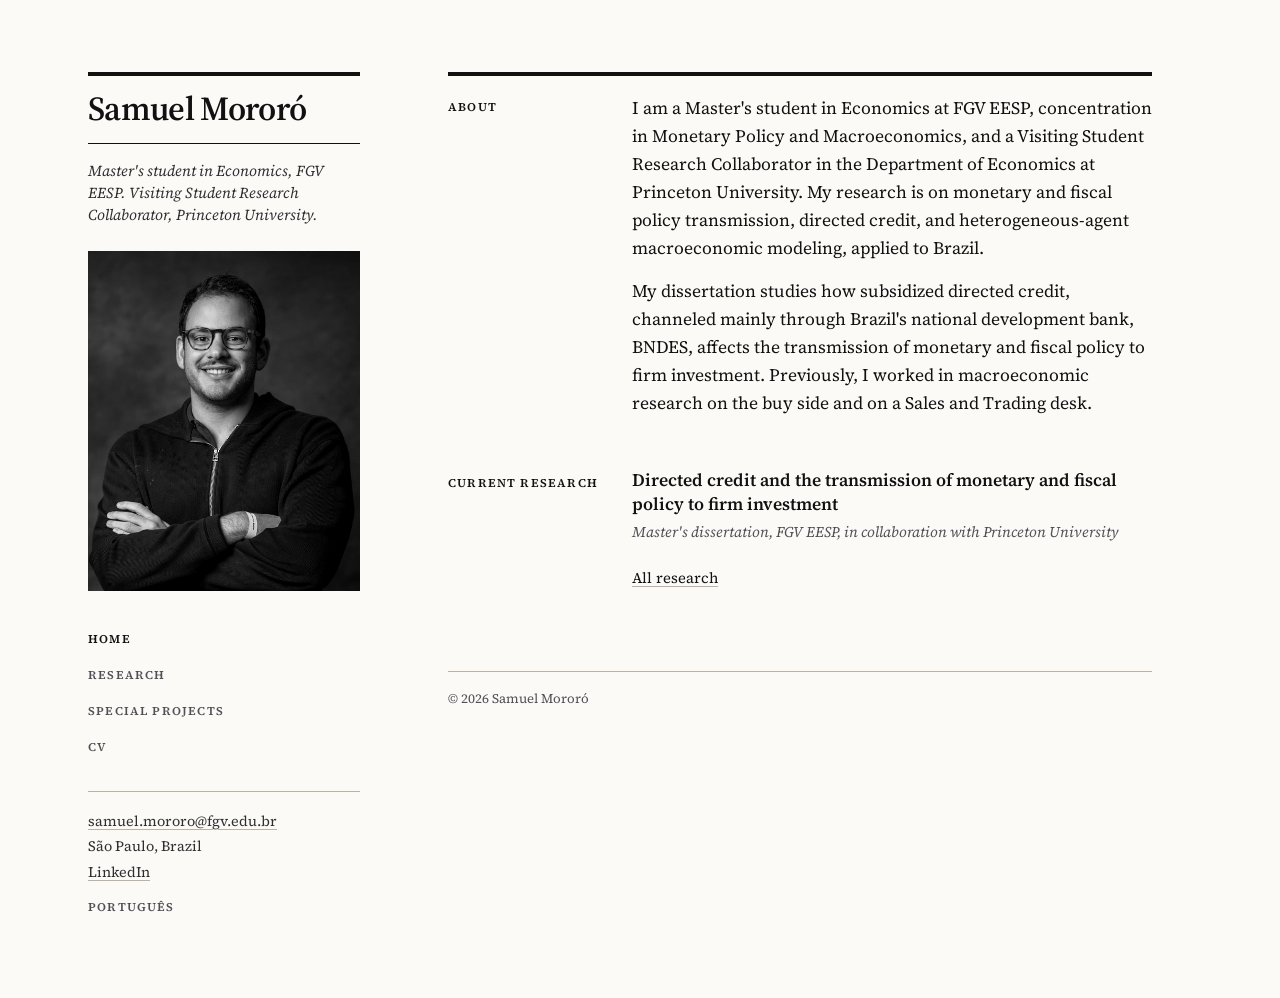
==== commit 89fcd33e: "Remove 'profissional' da descricao do mestrado Co-Authored-By: Claude Opus 5.5 <noreply@anthropic.co" ====
--- a/index.html
+++ b/index.html
@@ -49,9 +49,9 @@
   <section class="section">
     <h2 class="label"><span class="en">About</span><span class="pt">Sobre</span></h2>
     <div>
-      <p class="en">I am a Professional Master's student in Economics at FGV EESP, concentration in Monetary Policy and Macroeconomics, and a Visiting Student Research Collaborator in the Department of Economics at Princeton University. My research is on monetary and fiscal policy transmission, directed credit, and heterogeneous-agent macroeconomic modeling, applied to Brazil.</p>
+      <p class="en">I am a Master's student in Economics at FGV EESP, concentration in Monetary Policy and Macroeconomics, and a Visiting Student Research Collaborator in the Department of Economics at Princeton University. My research is on monetary and fiscal policy transmission, directed credit, and heterogeneous-agent macroeconomic modeling, applied to Brazil.</p>
       <p class="en">My dissertation studies how subsidized directed credit, channeled mainly through Brazil's national development bank, BNDES, affects the transmission of monetary and fiscal policy to firm investment. Previously, I worked in macroeconomic research on the buy side and on a Sales and Trading desk.</p>
-      <p class="pt">Sou mestrando profissional em Economia na FGV EESP, com concentração em Política Monetária e Macroeconomia, e Visiting Student Research Collaborator no Departamento de Economia da Universidade de Princeton. Minha pesquisa é sobre transmissão de política monetária e fiscal, crédito direcionado e modelagem macroeconômica com agentes heterogêneos, aplicada ao Brasil.</p>
+      <p class="pt">Sou mestrando em Economia na FGV EESP, com concentração em Política Monetária e Macroeconomia, e Visiting Student Research Collaborator no Departamento de Economia da Universidade de Princeton. Minha pesquisa é sobre transmissão de política monetária e fiscal, crédito direcionado e modelagem macroeconômica com agentes heterogêneos, aplicada ao Brasil.</p>
       <p class="pt">Minha dissertação estuda como o crédito direcionado subsidiado no Brasil, majoritariamente via BNDES, afeta a transmissão de política monetária e fiscal para o investimento das firmas. Já atuei em pesquisa macroeconômica no buy side e numa mesa de Sales and Trading.</p>
     </div>
   </section>
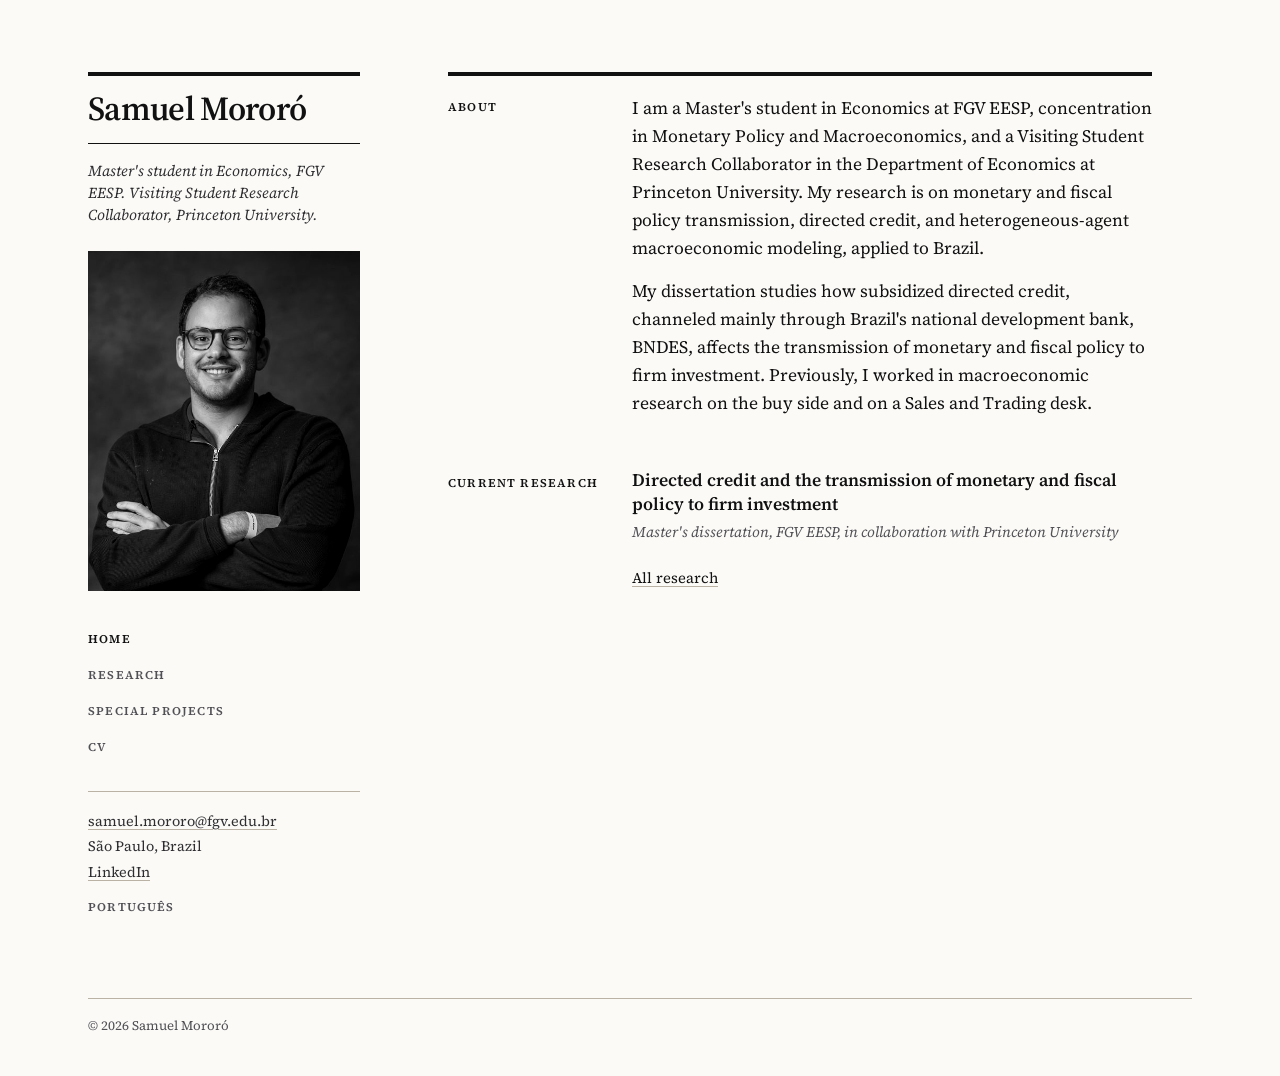
==== commit 7112c18b: "Rodape de largura total, preso ao fim da pagina O copyright sai da coluna de conteudo e vira um <foo" ====
--- a/index.html
+++ b/index.html
@@ -13,7 +13,7 @@
 <link rel="preconnect" href="https://fonts.googleapis.com">
 <link rel="preconnect" href="https://fonts.gstatic.com" crossorigin>
 <link rel="stylesheet" href="https://fonts.googleapis.com/css2?family=Source+Serif+4:ital,opsz,wght@0,8..60,400;0,8..60,600;1,8..60,400&display=swap">
-<link rel="stylesheet" href="assets/css/style.css?v=11">
+<link rel="stylesheet" href="assets/css/style.css?v=12">
 <script src="assets/js/site.js" defer></script>
 </head>
 <body>
@@ -69,9 +69,10 @@
   </section>
 
 
-  <p class="foot">© 2026 Samuel Mororó</p>
 </main>
 
 </div>
+
+<footer class="foot"><p>© 2026 Samuel Mororó</p></footer>
 </body>
 </html>
--- a/assets/css/style.css
+++ b/assets/css/style.css
@@ -29,6 +29,10 @@
   line-height: 1.6;
   color: var(--ink);
   background: var(--paper);
+  /* Column so the footer sits at the bottom even on short pages. */
+  min-height: 100vh;
+  display: flex;
+  flex-direction: column;
   font-optical-sizing: auto;
   -webkit-font-smoothing: antialiased;
   text-rendering: optimizeLegibility;
@@ -59,6 +63,8 @@
 
 /* ---------- page grid ---------- */
 .page {
+  flex: 1 0 auto;
+  width: 100%;
   max-width: 74rem;
   margin: 0 auto;
   padding: 4.5rem 2.5rem 5rem;
@@ -234,18 +240,21 @@
 .post th { font-weight: 600; border-bottom-color: var(--ink); }
 .back { margin-top: 3rem; font-size: .93rem; }
 
-/* ---------- footer ---------- */
+/* ---------- footer: full width, pinned to the bottom of the page ---------- */
 .foot {
-  margin-top: 5rem;
-  padding-top: 1rem;
-  border-top: 1px solid var(--rule);
+  width: 100%;
+  max-width: 74rem;
+  margin: 0 auto;
+  padding: 0 2.5rem 2.5rem;
   font-size: .82rem;
   color: var(--faint);
 }
+.foot p { padding-top: 1rem; border-top: 1px solid var(--rule); }
 
 /* ---------- narrow screens: one column ---------- */
 @media (max-width: 900px) {
   .page { grid-template-columns: minmax(0, 1fr); padding: 2.25rem 1.25rem 3.5rem; }
+  .foot { padding: 0 1.25rem 2rem; }
   .aside { position: static; margin-bottom: 2.75rem; }
   .name { font-size: 1.9rem; }
   .portrait { width: 7.5rem; margin-top: 1.4rem; }
